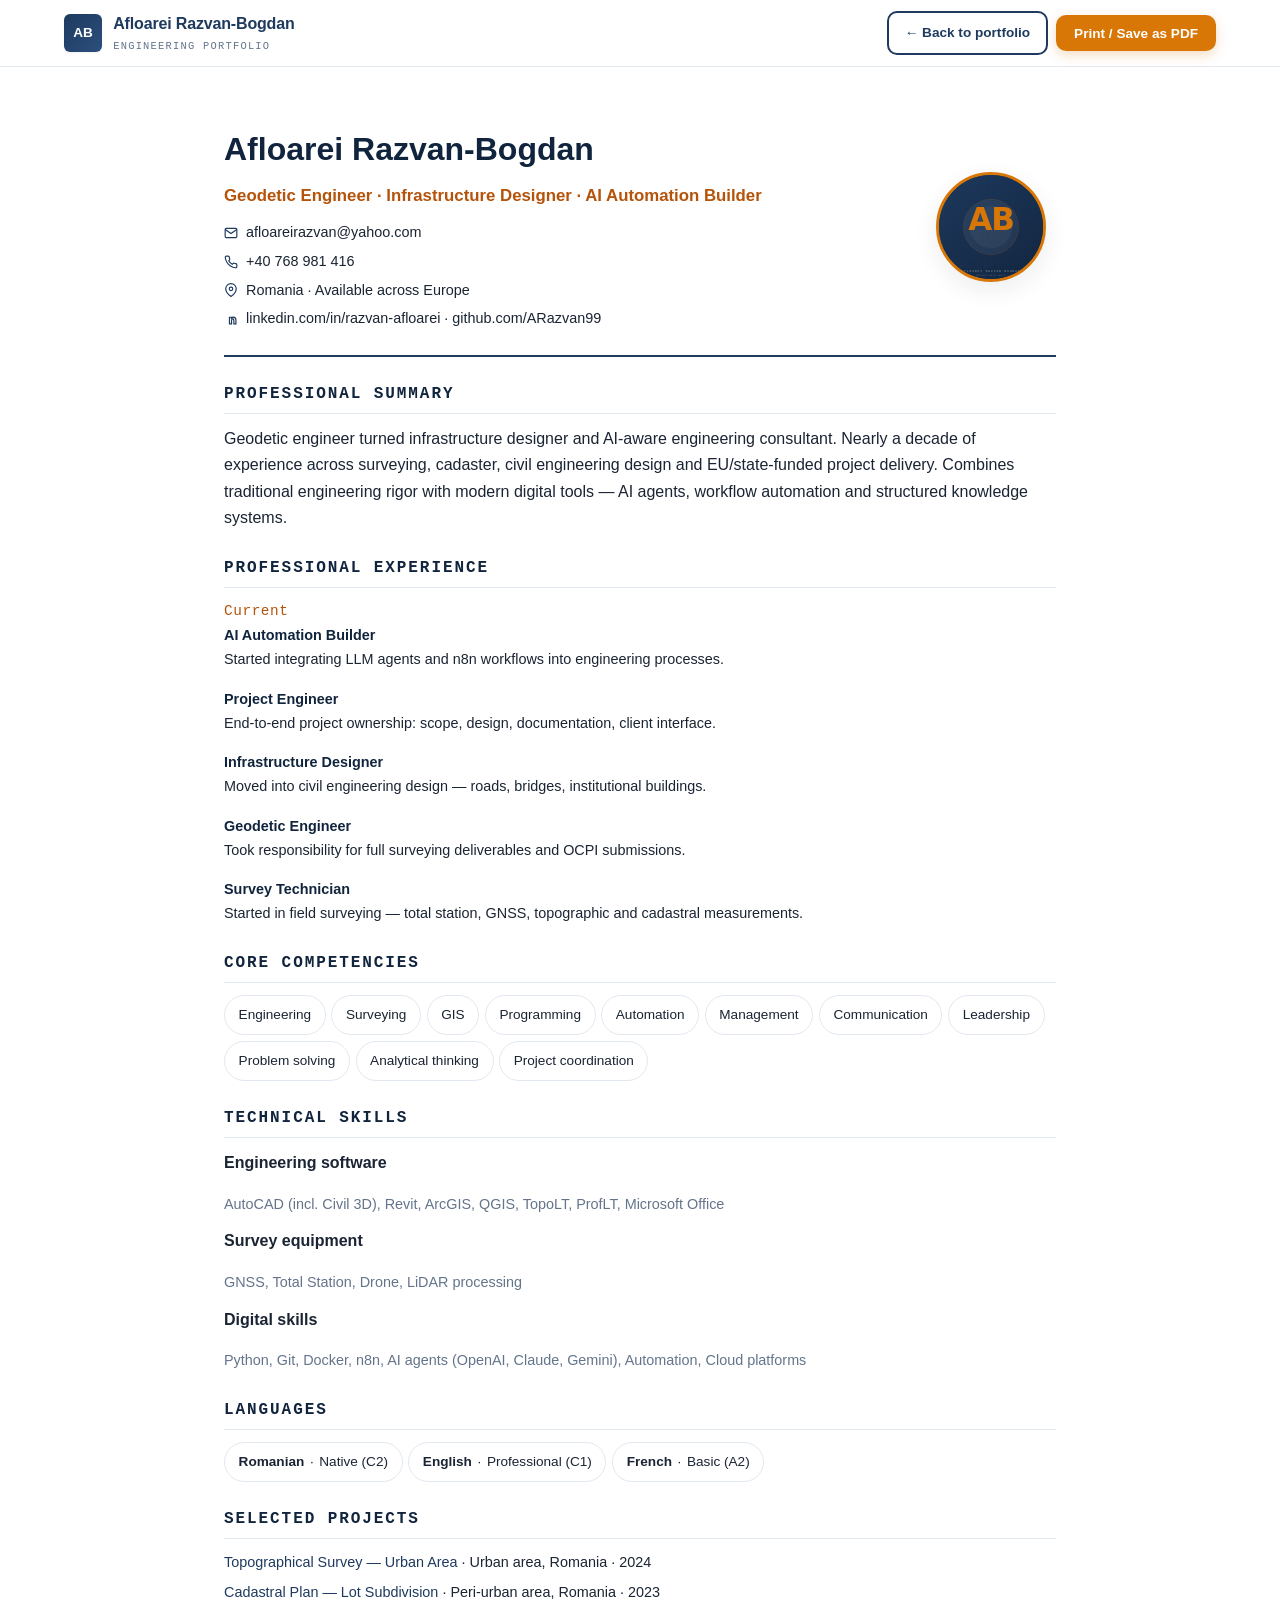
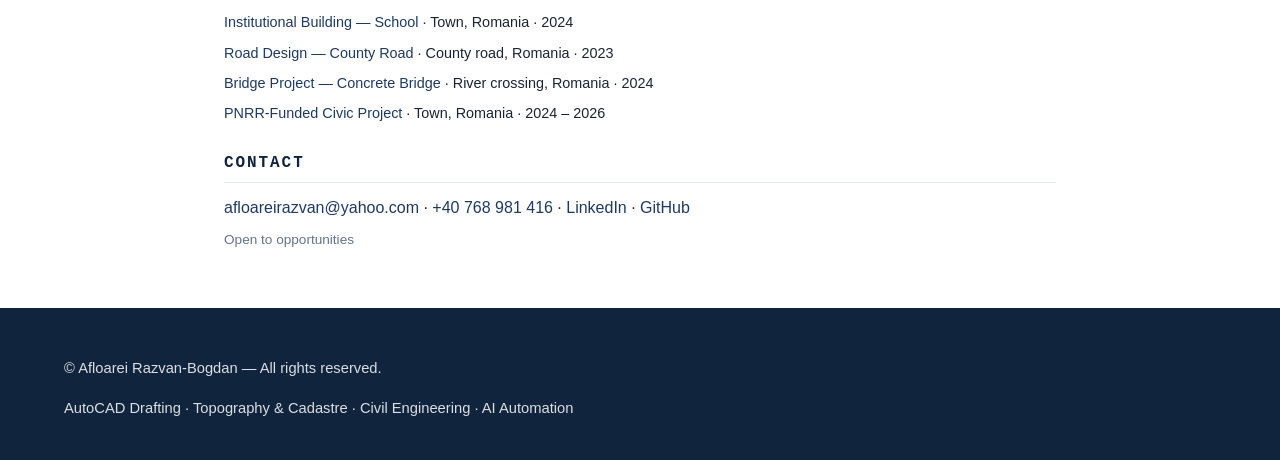
==== cv.html @ ee8c43f7 "Portfolio v2.0 - premium engineering: 4 languages (EN/RO/FR/DE), 17 sections, LinkedIn, phone, PNRR " ====
<!doctype html>
<html lang="en">
<head>
<meta charset="utf-8">
<meta name="viewport" content="width=device-width, initial-scale=1">
<meta name="theme-color" content="#1e3a5f">
<meta name="author" content="Afloarei Razvan-Bogdan">
<title>Afloarei Razvan-Bogdan — Curriculum Vitae</title>
<meta name="description" content="CV — Afloarei Razvan-Bogdan. Geodetic Engineer · Infrastructure Designer · AI Automation Builder. Romania · Available across Europe.">
<link rel="canonical" href="https://ARazvan99.github.io/cv.html">
<link rel="icon" type="image/svg+xml" href="data:image/svg+xml;utf8,<svg xmlns='http://www.w3.org/2000/svg' viewBox='0 0 64 64'><rect width='64' height='64' rx='12' fill='%231e3a5f'/><path d='M16 46V18l16 10 16-10v28' fill='none' stroke='%23d97706' stroke-width='4' stroke-linejoin='round'/></svg>">
<link rel="stylesheet" href="style.css">
<style>
  .cv-page { background: var(--c-surface); }
  .cv-header {
    display: grid;
    grid-template-columns: 1fr;
    gap: 1.5rem;
    padding: 2rem 0 1.5rem;
    border-bottom: 2px solid var(--c-primary);
    margin-bottom: 1.5rem;
  }
  @media (min-width: 768px) { .cv-header { grid-template-columns: 1fr 130px; align-items: center; } }
  .cv-name { font-size: clamp(1.6rem, 3vw, 2rem); margin: 0 0 .35rem; color: var(--c-primary-dark); }
  .cv-role { font-size: 1.05rem; color: var(--c-accent-dark); margin: 0 0 .75rem; font-weight: 600; }
  .cv-contact { list-style: none; margin: 0; padding: 0; display: grid; gap: .3rem; font-size: .9rem; color: var(--c-text); }
  .cv-contact li { display: flex; align-items: center; gap: .5rem; }
  .cv-contact svg { width: 14px; height: 14px; color: var(--c-primary); flex-shrink: 0; }
  .cv-photo { width: 110px; height: 110px; border-radius: 50%; overflow: hidden; background: var(--c-primary); box-shadow: var(--shadow-md); border: 3px solid var(--c-accent); justify-self: center; }
  .cv-photo img, .cv-photo svg { width: 100%; height: 100%; object-fit: cover; display: block; }
  .cv-section { margin-bottom: 1.5rem; page-break-inside: avoid; }
  .cv-section h2 {
    font-size: 1rem;
    color: var(--c-primary-dark);
    text-transform: uppercase;
    letter-spacing: .12em;
    border-bottom: 1px solid var(--c-border);
    padding-bottom: .35rem;
    margin: 0 0 .75rem;
    font-family: var(--font-mono);
  }
  .cv-summary p { margin: 0; }
  .cv-exp-item { margin-bottom: 1rem; }
  .cv-exp-item:last-child { margin-bottom: 0; }
  .cv-exp-role { font-weight: 700; color: var(--c-primary-dark); margin: 0; font-size: .98rem; }
  .cv-exp-period { font-family: var(--font-mono); font-size: .78rem; color: var(--c-accent-dark); margin: 0 0 .25rem; letter-spacing: .04em; }
  .cv-exp-item p { margin: 0; font-size: .9rem; }
  .cv-skills-list { list-style: none; margin: 0; padding: 0; display: flex; flex-wrap: wrap; gap: .35rem; }
  .cv-projects-list { list-style: none; margin: 0; padding: 0; }
  .cv-projects-list li { margin-bottom: .4rem; font-size: .9rem; }
  .cv-projects-list a { color: var(--c-primary); text-decoration: none; border-bottom: 1px solid transparent; }
  .cv-projects-list a:hover { border-bottom-color: var(--c-accent); }
  .cv-print-bar { display: flex; gap: .75rem; justify-content: flex-end; margin-bottom: 1rem; }
  @media print { .cv-print-bar, .site-header, .site-footer { display: none !important; } .cv-page { padding: 0 !important; } }
</style>
</head>
<body class="cv-page">

<header class="site-header no-print">
  <div class="container nav-wrap">
    <a href="index.html" class="brand" aria-label="Afloarei Razvan-Bogdan — home">
      <span class="brand-mark" aria-hidden="true">AB</span>
      <span>
        <span class="brand-name" data-i18n="brand">Afloarei Razvan-Bogdan</span>
        <span class="brand-tag">Engineering Portfolio</span>
      </span>
    </a>
    <div class="nav-actions">
      <a class="btn btn-outline btn-sm no-print" href="index.html" data-i18n="cv.back">← Back to portfolio</a>
      <button id="print-btn" class="btn btn-primary btn-sm no-print" onclick="window.print()" data-i18n="cv.print">Print / Save as PDF</button>
    </div>
  </div>
</header>

<main id="main" class="container" style="padding-top:1.5rem;padding-bottom:2rem;max-width:880px;">

  <header class="cv-header">
    <div>
      <h1 class="cv-name">Afloarei Razvan-Bogdan</h1>
      <p class="cv-role">Geodetic Engineer · Infrastructure Designer · AI Automation Builder</p>
      <ul class="cv-contact">
        <li><svg viewBox="0 0 24 24" fill="none" stroke="currentColor" stroke-width="2"><path d="M4 4h16c1.1 0 2 .9 2 2v12c0 1.1-.9 2-2 2H4c-1.1 0-2-.9-2-2V6c0-1.1.9-2 2-2z"/><polyline points="22,6 12,13 2,6"/></svg> afloareirazvan@yahoo.com</li>
        <li><svg viewBox="0 0 24 24" fill="none" stroke="currentColor" stroke-width="2"><path d="M22 16.92v3a2 2 0 0 1-2.18 2 19.79 19.79 0 0 1-8.63-3.07 19.5 19.5 0 0 1-6-6 19.79 19.79 0 0 1-3.07-8.67A2 2 0 0 1 4.11 2h3a2 2 0 0 1 2 1.72 12.84 12.84 0 0 0 .7 2.81 2 2 0 0 1-.45 2.11L8.09 9.91a16 16 0 0 0 6 6l1.27-1.27a2 2 0 0 1 2.11-.45 12.84 12.84 0 0 0 2.81.7A2 2 0 0 1 22 16.92z"/></svg> +40 768 981 416</li>
        <li><svg viewBox="0 0 24 24" fill="none" stroke="currentColor" stroke-width="2"><path d="M21 10c0 7-9 13-9 13s-9-6-9-13a9 9 0 0 1 18 0z"/><circle cx="12" cy="10" r="3"/></svg> <span data-i18n="cv.contact.location">Romania · Available across Europe</span></li>
        <li><svg viewBox="0 0 24 24" fill="none" stroke="currentColor" stroke-width="2"><path d="M20.45 20.45h-3.55v-5.57c0-1.33-.02-3.04-1.85-3.04-1.85 0-2.13 1.45-2.13 2.94v5.67H9.36V9h3.41v1.56h.05c.48-.9 1.64-1.85 3.37-1.85 3.6 0 4.27 2.37 4.27 5.46v6.28z"/></svg> linkedin.com/in/razvan-afloarei · github.com/ARazvan99</li>
      </ul>
    </div>
    <div class="cv-photo">
      <img src="images/photo-placeholder.svg" alt="Photo placeholder">
    </div>
  </header>

  <section class="cv-section cv-summary">
    <h2 data-i18n="cv.summary">Professional summary</h2>
    <p data-i18n="cv.summaryText">Geodetic engineer turned infrastructure designer and AI-aware engineering consultant. Nearly a decade of experience across surveying, cadaster, civil engineering design and EU/state-funded project delivery. Combines traditional engineering rigor with modern digital tools — AI agents, workflow automation and structured knowledge systems.</p>
  </section>

  <section class="cv-section">
    <h2 data-i18n="cv.experience">Professional experience</h2>
    <div class="cv-exp-item">
      <p class="cv-exp-period">Current</p>
      <p class="cv-exp-role" data-i18n="timeline.t5.role">AI Automation Builder</p>
      <p data-i18n="timeline.t5.desc">Started integrating LLM agents and n8n workflows into engineering processes.</p>
    </div>
    <div class="cv-exp-item">
      <p class="cv-exp-role" data-i18n="timeline.t4.role">Project Engineer</p>
      <p data-i18n="timeline.t4.desc">End-to-end project ownership: scope, design, documentation, client interface.</p>
    </div>
    <div class="cv-exp-item">
      <p class="cv-exp-role" data-i18n="timeline.t3.role">Infrastructure Designer</p>
      <p data-i18n="timeline.t3.desc">Moved into civil engineering design — roads, bridges, institutional buildings.</p>
    </div>
    <div class="cv-exp-item">
      <p class="cv-exp-role" data-i18n="timeline.t2.role">Geodetic Engineer</p>
      <p data-i18n="timeline.t2.desc">Took responsibility for full surveying deliverables and OCPI submissions.</p>
    </div>
    <div class="cv-exp-item">
      <p class="cv-exp-role" data-i18n="timeline.t1.role">Survey Technician</p>
      <p data-i18n="timeline.t1.desc">Started in field surveying — total station, GNSS, topographic and cadastral measurements.</p>
    </div>
  </section>

  <section class="cv-section">
    <h2 data-i18n="cv.competencies">Core competencies</h2>
    <ul class="cv-skills-list">
      <li class="chip" data-i18n="skills.eng">Engineering</li>
      <li class="chip" data-i18n="skills.sur">Surveying</li>
      <li class="chip" data-i18n="skills.gis">GIS</li>
      <li class="chip" data-i18n="skills.prog">Programming</li>
      <li class="chip" data-i18n="skills.auto">Automation</li>
      <li class="chip" data-i18n="skills.mgmt">Management</li>
      <li class="chip" data-i18n="skills.comm">Communication</li>
      <li class="chip" data-i18n="skills.lead">Leadership</li>
      <li class="chip" data-i18n="skills.ps">Problem solving</li>
      <li class="chip" data-i18n="skills.anal">Analytical thinking</li>
      <li class="chip" data-i18n="skills.coord">Project coordination</li>
    </ul>
  </section>

  <section class="cv-section">
    <h2 data-i18n="cv.skills">Technical skills</h2>
    <p><strong data-i18n="tech.g1">Engineering software</strong></p>
    <p style="font-size:.9rem;color:var(--c-text-muted);margin-bottom:.75rem;" data-i18n="cv.skills.eng">AutoCAD (incl. Civil 3D), Revit, ArcGIS, QGIS, TopoLT, ProfLT, Microsoft Office</p>
    <p><strong data-i18n="tech.g2">Survey equipment</strong></p>
    <p style="font-size:.9rem;color:var(--c-text-muted);margin-bottom:.75rem;" data-i18n="cv.skills.survey">GNSS, Total Station, Drone, LiDAR processing</p>
    <p><strong data-i18n="tech.g3">Digital skills</strong></p>
    <p style="font-size:.9rem;color:var(--c-text-muted);" data-i18n="cv.skills.digital">Python, Git, Docker, n8n, AI agents (OpenAI, Claude, Gemini), Automation, Cloud platforms</p>
  </section>

  <section class="cv-section">
    <h2 data-i18n="cv.languages">Languages</h2>
    <ul class="cv-skills-list">
      <li class="chip"><strong data-i18n="languages.ro.name">Romanian</strong> · <span data-i18n="languages.ro.level">Native (C2)</span></li>
      <li class="chip"><strong data-i18n="languages.en.name">English</strong> · <span data-i18n="languages.en.level">Professional (C1)</span></li>
      <li class="chip"><strong data-i18n="languages.fr.name">French</strong> · <span data-i18n="languages.fr.level">Basic (A2)</span></li>
    </ul>
  </section>

  <section class="cv-section">
    <h2 data-i18n="cv.projects">Selected projects</h2>
    <ul class="cv-projects-list">
      <li><a href="project-1.html" data-i18n="project1.title">Topographical Survey — Urban Area</a> · <span data-i18n="project1.location">Urban area, Romania</span> · <span data-i18n="project1.year">2024</span></li>
      <li><a href="project-2.html" data-i18n="project2.title">Cadastral Plan — Lot Subdivision</a> · <span data-i18n="project2.location">Peri-urban area, Romania</span> · <span data-i18n="project2.year">2023</span></li>
      <li><a href="project-3.html" data-i18n="project3.title">Institutional Building — School</a> · <span data-i18n="project3.location">Town, Romania</span> · <span data-i18n="project3.year">2024</span></li>
      <li><a href="project-4.html" data-i18n="project4.title">Road Design — County Road</a> · <span data-i18n="project4.location">County road, Romania</span> · <span data-i18n="project4.year">2023</span></li>
      <li><a href="project-5.html" data-i18n="project5.title">Bridge Project — Concrete Bridge</a> · <span data-i18n="project5.location">River crossing, Romania</span> · <span data-i18n="project5.year">2024</span></li>
      <li><a href="project-6.html" data-i18n="project6.title">PNRR-Funded Civic Project</a> · <span data-i18n="project6.location">Town, Romania</span> · <span data-i18n="project6.year">2024 – 2026</span></li>
    </ul>
  </section>

  <section class="cv-section">
    <h2 data-i18n="contact.eyebrow">Contact</h2>
    <p style="margin:0;">
      <a href="mailto:afloareirazvan@yahoo.com">afloareirazvan@yahoo.com</a> ·
      <a href="tel:+40768981416">+40 768 981 416</a> ·
      <a href="https://www.linkedin.com/in/razvan-afloarei/" target="_blank" rel="noopener">LinkedIn</a> ·
      <a href="https://github.com/ARazvan99" target="_blank" rel="noopener">GitHub</a>
    </p>
    <p style="font-size:.85rem;color:var(--c-text-muted);margin:.5rem 0 0;" data-i18n="cv.contact.availability">Open to opportunities</p>
  </section>

</main>

<footer class="site-footer no-print">
  <div class="container footer-wrap">
    <p data-i18n="footer.copy">© <span id="year"></span> Afloarei Razvan-Bogdan — All rights reserved.</p>
    <p class="footer-meta" data-i18n="footer.meta">AutoCAD Drafting · Topography &amp; Cadastre · Civil Engineering · AI Automation</p>
  </div>
</footer>

<script src="script.js"></script>
</body>
</html>
---- style.css ----
/* =========================================================
   Portfolio v2.0 — Premium Engineering
   Author: Afloarei Razvan-Bogdan
   Palette: slate-blue + warm amber + engineering neutrals
   Mobile-first, AA contrast, no external dependencies
   ========================================================= */

/* ---------- Design tokens ---------- */
:root {
  /* Brand */
  --c-primary:        #1e3a5f;
  --c-primary-dark:   #11243d;
  --c-primary-soft:   #e7eef5;
  --c-primary-line:   #2c4f7d;
  --c-accent:         #d97706;
  --c-accent-dark:    #b45309;
  --c-accent-soft:    #fef3c7;

  /* Neutrals */
  --c-bg:             #f6f8fb;
  --c-surface:        #ffffff;
  --c-surface-2:      #fbfcfe;
  --c-text:           #1a2433;
  --c-text-2:         #334155;
  --c-text-muted:     #64748b;
  --c-border:         #e2e8f0;
  --c-border-strong:  #cbd5e1;

  /* Status */
  --c-success:        #15803d;
  --c-success-soft:   #dcfce7;

  /* Shadows */
  --shadow-sm:  0 1px 2px rgba(15,23,42,.06);
  --shadow-md:  0 8px 24px rgba(15,23,42,.08);
  --shadow-lg:  0 20px 48px rgba(15,23,42,.12);
  --shadow-xl:  0 32px 80px rgba(15,23,42,.16);

  /* Radii */
  --r-sm:  6px;
  --r:     10px;
  --r-lg:  16px;
  --r-xl:  24px;
  --r-pill: 999px;

  /* Spacing (8-step) */
  --s-1: .25rem;  --s-2: .5rem;   --s-3: .75rem; --s-4: 1rem;
  --s-5: 1.5rem;  --s-6: 2rem;    --s-7: 3rem;   --s-8: 4rem;
  --s-9: 6rem;    --s-10: 8rem;

  /* Layout */
  --max: 1200px;
  --gutter: clamp(1rem, 2vw, 1.5rem);

  /* Typography */
  --font-sans: -apple-system, BlinkMacSystemFont, "Segoe UI", Roboto, "Helvetica Neue", Arial, "Noto Sans", sans-serif;
  --font-mono: ui-monospace, SFMono-Regular, "SF Mono", Consolas, "Liberation Mono", Menlo, monospace;
  --font-display: "Segoe UI", var(--font-sans);

  /* Motion */
  --ease: cubic-bezier(.4,0,.2,1);
  --t-fast: 150ms;
  --t:      240ms;
  --t-slow: 400ms;
}

/* ---------- Base ---------- */
*, *::before, *::after { box-sizing: border-box; }
html {
  scroll-behavior: smooth;
  -webkit-text-size-adjust: 100%;
  scroll-padding-top: 80px;
}
body {
  margin: 0;
  font-family: var(--font-sans);
  font-size: 16px;
  line-height: 1.65;
  color: var(--c-text);
  background: var(--c-bg);
  -webkit-font-smoothing: antialiased;
  text-rendering: optimizeLegibility;
  overflow-x: hidden;
}
@media (prefers-reduced-motion: reduce) {
  html { scroll-behavior: auto; }
  *, *::before, *::after {
    animation-duration: .01ms !important;
    animation-iteration-count: 1 !important;
    transition-duration: .01ms !important;
    scroll-behavior: auto !important;
  }
}

img, svg { max-width: 100%; display: block; }
a { color: var(--c-primary); text-decoration: none; }
a:hover { color: var(--c-primary-line); }

/* Typography scale (fluid, 7 steps) */
.t-display { font-size: clamp(2rem, 5vw, 3.25rem); line-height: 1.1;  letter-spacing: -.025em; font-weight: 800; }
.t-h1      { font-size: clamp(1.75rem, 3.5vw, 2.25rem); line-height: 1.2;  letter-spacing: -.02em;  font-weight: 700; }
.t-h2      { font-size: clamp(1.4rem, 2.5vw, 1.75rem); line-height: 1.25; letter-spacing: -.015em; font-weight: 700; }
.t-h3      { font-size: 1.15rem; line-height: 1.3; letter-spacing: -.01em; font-weight: 600; }
.t-lead    { font-size: clamp(1.05rem, 1.5vw, 1.2rem); color: var(--c-text-2); }
.t-small   { font-size: .9rem; color: var(--c-text-muted); }
.t-mono    { font-family: var(--font-mono); letter-spacing: .04em; }

h1, h2, h3, h4, h5, h6 { margin: 0 0 var(--s-4); color: var(--c-primary-dark); }
p  { margin: 0 0 var(--s-4); }
ul, ol { margin: 0 0 var(--s-4); padding-left: 1.2em; }

:focus-visible {
  outline: 3px solid var(--c-accent);
  outline-offset: 3px;
  border-radius: var(--r-sm);
}

/* ---------- Layout primitives ---------- */
.container {
  width: 100%;
  max-width: var(--max);
  margin: 0 auto;
  padding: 0 var(--gutter);
}
.container-narrow {
  width: 100%;
  max-width: 920px;
  margin: 0 auto;
  padding: 0 var(--gutter);
}

.skip {
  position: absolute;
  top: -100px;
  left: 1rem;
  background: var(--c-primary);
  color: #fff;
  padding: .55rem 1rem;
  border-radius: var(--r);
  z-index: 999;
  transition: top .2s;
}
.skip:focus { top: 1rem; color: #fff; }

.sr-only {
  position: absolute;
  width: 1px; height: 1px;
  padding: 0; margin: -1px;
  overflow: hidden; clip: rect(0,0,0,0);
  white-space: nowrap; border: 0;
}

.divider {
  display: block;
  width: 100%;
  height: 32px;
  margin: 0;
  background: transparent;
}

/* ---------- Header / Nav ---------- */
.site-header {
  position: sticky;
  top: 0;
  z-index: 100;
  background: rgba(255,255,255,.85);
  backdrop-filter: saturate(160%) blur(12px);
  -webkit-backdrop-filter: saturate(160%) blur(12px);
  border-bottom: 1px solid var(--c-border);
}
.nav-wrap {
  display: flex;
  align-items: center;
  justify-content: space-between;
  gap: 1rem;
  padding-top: .7rem;
  padding-bottom: .7rem;
}
.brand {
  display: inline-flex;
  align-items: center;
  gap: .7rem;
  text-decoration: none;
  color: var(--c-primary);
  font-weight: 700;
  letter-spacing: -.01em;
}
.brand-mark {
  display: inline-grid;
  place-items: center;
  width: 38px; height: 38px;
  background: linear-gradient(135deg, var(--c-primary) 0%, var(--c-primary-line) 100%);
  color: #fff;
  border-radius: var(--r-sm);
  font-size: .85rem;
  font-weight: 700;
  box-shadow: var(--shadow-sm);
}
.brand-name { white-space: nowrap; font-size: 1rem; }
.brand-tag {
  display: block;
  font-family: var(--font-mono);
  font-size: .65rem;
  font-weight: 500;
  color: var(--c-text-muted);
  letter-spacing: .12em;
  text-transform: uppercase;
}

.primary-nav { display: none; }
.primary-nav ul {
  display: flex;
  gap: 1.4rem;
  list-style: none;
  margin: 0; padding: 0;
}
.primary-nav a {
  position: relative;
  text-decoration: none;
  color: var(--c-text);
  font-weight: 500;
  font-size: .92rem;
  padding: .4rem 0;
  transition: color var(--t-fast) var(--ease);
}
.primary-nav a::after {
  content: "";
  position: absolute;
  left: 0; bottom: -2px;
  width: 100%; height: 2px;
  background: var(--c-accent);
  transform: scaleX(0);
  transform-origin: left;
  transition: transform var(--t) var(--ease);
}
.primary-nav a:hover { color: var(--c-primary); }
.primary-nav a:hover::after,
.primary-nav a.is-active::after { transform: scaleX(1); }

.nav-actions { display: flex; align-items: center; gap: .5rem; }

.social-icon {
  display: inline-grid;
  place-items: center;
  width: 36px; height: 36px;
  border-radius: var(--r-sm);
  color: var(--c-text-2);
  transition: color var(--t-fast) var(--ease), background-color var(--t-fast) var(--ease);
}
.social-icon:hover { color: var(--c-primary); background: var(--c-primary-soft); }
.social-icon svg { width: 18px; height: 18px; }
.social-icon.is-hidden-mobile { display: none; }

/* Language dropdown */
.lang-dropdown {
  position: relative;
}
.lang-toggle {
  display: inline-flex;
  align-items: center;
  gap: .45rem;
  background: transparent;
  border: 1px solid var(--c-border);
  color: var(--c-text);
  border-radius: var(--r-pill);
  padding: .35rem .75rem;
  font-size: .85rem;
  font-weight: 600;
  cursor: pointer;
  font-family: inherit;
  transition: border-color var(--t-fast) var(--ease), color var(--t-fast) var(--ease);
}
.lang-toggle:hover { border-color: var(--c-primary); color: var(--c-primary); }
.lang-flag {
  width: 22px; height: 14px;
  border-radius: 2px;
  overflow: hidden;
  display: inline-block;
  box-shadow: 0 0 0 1px rgba(0,0,0,.08);
  flex-shrink: 0;
}
.lang-flag svg { width: 100%; height: 100%; display: block; }
.lang-chevron {
  width: 10px; height: 10px;
  transition: transform var(--t-fast) var(--ease);
  color: var(--c-text-muted);
}
.lang-toggle[aria-expanded="true"] .lang-chevron { transform: rotate(180deg); }

.lang-menu {
  position: absolute;
  top: calc(100% + 6px);
  right: 0;
  min-width: 180px;
  background: var(--c-surface);
  border: 1px solid var(--c-border);
  border-radius: var(--r);
  box-shadow: var(--shadow-lg);
  list-style: none;
  margin: 0; padding: .35rem;
  opacity: 0;
  pointer-events: none;
  transform: translateY(-6px);
  transition: opacity var(--t-fast) var(--ease), transform var(--t-fast) var(--ease);
  z-index: 110;
}
.lang-menu.is-open {
  opacity: 1;
  pointer-events: auto;
  transform: translateY(0);
}
.lang-menu li {
  display: flex;
  align-items: center;
  gap: .65rem;
  padding: .55rem .65rem;
  border-radius: var(--r-sm);
  cursor: pointer;
  font-size: .9rem;
  color: var(--c-text);
  transition: background-color var(--t-fast) var(--ease);
}
.lang-menu li:hover,
.lang-menu li:focus-visible {
  background: var(--c-primary-soft);
  color: var(--c-primary);
}
.lang-menu li[aria-selected="true"] {
  background: var(--c-primary);
  color: #fff;
}
.lang-menu li[aria-selected="true"]:hover { background: var(--c-primary); }

.menu-toggle {
  background: transparent;
  border: 1px solid var(--c-border);
  border-radius: var(--r-sm);
  width: 40px; height: 40px;
  display: inline-grid;
  place-items: center;
  cursor: pointer;
  padding: 0;
}
.menu-toggle span {
  display: block; width: 20px; height: 2px;
  background: var(--c-text);
  margin: 3px 0;
  transition: transform var(--t) var(--ease), opacity var(--t) var(--ease);
}
.menu-toggle[aria-expanded="true"] span:nth-child(1) { transform: translateY(5px) rotate(45deg); }
.menu-toggle[aria-expanded="true"] span:nth-child(2) { opacity: 0; }
.menu-toggle[aria-expanded="true"] span:nth-child(3) { transform: translateY(-5px) rotate(-45deg); }

.primary-nav.is-open {
  display: block;
  position: absolute;
  top: 100%; left: 0; right: 0;
  background: #fff;
  border-bottom: 1px solid var(--c-border);
  box-shadow: var(--shadow-md);
}
.primary-nav.is-open ul {
  flex-direction: column;
  gap: 0;
  padding: .5rem var(--gutter) 1rem;
}
.primary-nav.is-open a {
  display: block;
  padding: .85rem 0;
  border-bottom: 1px solid var(--c-border);
}
.primary-nav.is-open a::after { display: none; }
.primary-nav.is-open a:last-child { border-bottom: none; }

@media (min-width: 900px) {
  .primary-nav { display: block; }
  .menu-toggle { display: none; }
  .social-icon.is-hidden-mobile { display: inline-grid; }
}

/* ---------- Buttons ---------- */
.btn {
  display: inline-flex;
  align-items: center;
  justify-content: center;
  gap: .5rem;
  padding: .85rem 1.4rem;
  border-radius: var(--r);
  text-decoration: none;
  font-weight: 600;
  font-size: .95rem;
  border: 2px solid transparent;
  cursor: pointer;
  font-family: inherit;
  transition: transform var(--t-fast) var(--ease),
              background-color var(--t-fast) var(--ease),
              color var(--t-fast) var(--ease),
              border-color var(--t-fast) var(--ease),
              box-shadow var(--t-fast) var(--ease);
  white-space: nowrap;
}
.btn:active { transform: translateY(1px); }
.btn svg { width: 18px; height: 18px; }

.btn-primary {
  background: var(--c-accent);
  color: #fff;
  border-color: var(--c-accent);
  box-shadow: 0 4px 12px rgba(217,119,6,.25);
}
.btn-primary:hover {
  background: var(--c-accent-dark);
  border-color: var(--c-accent-dark);
  color: #fff;
  transform: translateY(-1px);
  box-shadow: 0 6px 16px rgba(217,119,6,.35);
}

.btn-secondary {
  background: var(--c-primary);
  color: #fff;
  border-color: var(--c-primary);
}
.btn-secondary:hover {
  background: var(--c-primary-dark);
  border-color: var(--c-primary-dark);
  color: #fff;
  transform: translateY(-1px);
}

.btn-ghost {
  background: transparent;
  color: #fff;
  border-color: rgba(255,255,255,.4);
}
.btn-ghost:hover {
  background: rgba(255,255,255,.1);
  border-color: #fff;
  color: #fff;
}

.btn-outline {
  background: transparent;
  color: var(--c-primary);
  border-color: var(--c-primary);
}
.btn-outline:hover {
  background: var(--c-primary);
  color: #fff;
}

.btn-block { width: 100%; }
.btn-sm { padding: .55rem 1rem; font-size: .85rem; }
.btn-lg { padding: 1rem 1.7rem; font-size: 1rem; }

.section-alt .btn-ghost,
.surface .btn-ghost {
  color: var(--c-primary);
  border-color: var(--c-primary);
}
.section-alt .btn-ghost:hover,
.surface .btn-ghost:hover {
  background: var(--c-primary); color: #fff;
}

/* ---------- Sections base ---------- */
.section {
  padding: clamp(3.5rem, 7vw, 6rem) 0;
  position: relative;
}
.section-tight { padding: clamp(2.5rem, 5vw, 4rem) 0; }

.section-alt {
  background: var(--c-surface);
  border-top: 1px solid var(--c-border);
  border-bottom: 1px solid var(--c-border);
}

.section-blueprint {
  position: relative;
  background-color: var(--c-bg);
}
.section-blueprint::before {
  content: "";
  position: absolute; inset: 0;
  background-image:
    linear-gradient(rgba(30,58,95,.04) 1px, transparent 1px),
    linear-gradient(90deg, rgba(30,58,95,.04) 1px, transparent 1px);
  background-size: 32px 32px;
  pointer-events: none;
}

.section-head { max-width: 760px; margin: 0 auto var(--s-7); text-align: center; }
.section-head .eyebrow,
.eyebrow {
  font-family: var(--font-mono);
  text-transform: uppercase;
  letter-spacing: .14em;
  font-size: .72rem;
  color: var(--c-accent);
  margin: 0 0 var(--s-3);
  font-weight: 600;
  display: inline-block;
}
.section-head h2 { margin: 0 0 var(--s-4); }
.section-head .section-sub,
.section-sub {
  color: var(--c-text-muted);
  margin: 0;
  font-size: 1.02rem;
}

/* ---------- Hero ---------- */
.hero {
  position: relative;
  background:
    radial-gradient(900px 360px at 88% -10%, rgba(217,119,6,.18), transparent 60%),
    radial-gradient(700px 320px at -5% 110%, rgba(30,58,95,.4), transparent 60%),
    linear-gradient(180deg, var(--c-primary) 0%, var(--c-primary-dark) 100%);
  color: #fff;
  padding: clamp(3.5rem, 8vw, 6.5rem) 0 clamp(4rem, 8vw, 6.5rem);
  overflow: hidden;
}
.hero::after {
  content: "";
  position: absolute; inset: 0;
  background-image:
    linear-gradient(rgba(255,255,255,.04) 1px, transparent 1px),
    linear-gradient(90deg, rgba(255,255,255,.04) 1px, transparent 1px);
  background-size: 40px 40px;
  pointer-events: none;
}
.hero-inner {
  position: relative;
  display: grid;
  grid-template-columns: 1fr;
  gap: 2.5rem;
  align-items: center;
  max-width: var(--max);
}
@media (min-width: 880px) {
  .hero-inner { grid-template-columns: 1.5fr 1fr; gap: 3.5rem; }
}

.hero-availability {
  display: inline-flex;
  align-items: center;
  gap: .55rem;
  font-family: var(--font-mono);
  font-size: .75rem;
  letter-spacing: .12em;
  text-transform: uppercase;
  color: var(--c-accent);
  margin-bottom: 1.2rem;
}
.hero-availability .dot {
  width: 8px; height: 8px;
  background: #22c55e;
  border-radius: 50%;
  box-shadow: 0 0 0 4px rgba(34,197,94,.25);
  animation: pulse 2.4s var(--ease) infinite;
}
@keyframes pulse {
  0%, 100% { box-shadow: 0 0 0 4px rgba(34,197,94,.25); }
  50%      { box-shadow: 0 0 0 8px rgba(34,197,94,0); }
}

.hero h1 {
  font-size: clamp(2rem, 5vw, 3.5rem);
  line-height: 1.08;
  margin: 0 0 1.2rem;
  letter-spacing: -.025em;
  font-weight: 800;
  color: #fff;
}
.hero h1 .accent { color: var(--c-accent); }
.hero h1 .sep { color: rgba(255,255,255,.5); margin: 0 .25rem; font-weight: 300; }

.hero-lede {
  font-size: clamp(1.05rem, 1.6vw, 1.2rem);
  color: rgba(255,255,255,.88);
  max-width: 640px;
  margin: 0 0 1.8rem;
}

.hero-cta {
  display: flex;
  flex-wrap: wrap;
  gap: .6rem;
  margin-bottom: 1.8rem;
}

.hero-trust {
  display: flex;
  flex-wrap: wrap;
  gap: 1.1rem 1.6rem;
  margin-top: 1.5rem;
  padding-top: 1.5rem;
  border-top: 1px solid rgba(255,255,255,.12);
  color: rgba(255,255,255,.78);
  font-size: .88rem;
}
.hero-trust-item {
  display: inline-flex;
  align-items: center;
  gap: .5rem;
}
.hero-trust-item svg {
  width: 16px; height: 16px;
  color: var(--c-accent);
  flex-shrink: 0;
}

/* Hero photo */
.hero-photo {
  position: relative;
  margin: 0 auto;
  width: min(280px, 80vw);
  aspect-ratio: 1 / 1;
  border-radius: 50%;
  background: linear-gradient(135deg, var(--c-accent) 0%, var(--c-primary-line) 100%);
  padding: 4px;
  box-shadow: var(--shadow-xl), 0 0 0 8px rgba(255,255,255,.04);
}
.hero-photo-inner {
  width: 100%; height: 100%;
  border-radius: 50%;
  background: var(--c-primary-dark);
  display: grid;
  place-items: center;
  overflow: hidden;
  position: relative;
}
.hero-photo-inner svg { width: 60%; height: 60%; }
.hero-photo-badge {
  position: absolute;
  bottom: 4%; right: 4%;
  background: var(--c-accent);
  color: #fff;
  font-family: var(--font-mono);
  font-size: .7rem;
  font-weight: 700;
  padding: .35rem .65rem;
  border-radius: var(--r-pill);
  box-shadow: var(--shadow-md);
  border: 3px solid var(--c-primary-dark);
}

/* ---------- Stats bar ---------- */
.stats-bar {
  background: var(--c-surface);
  border-bottom: 1px solid var(--c-border);
  padding: clamp(2rem, 4vw, 3rem) 0;
}
.stats-grid {
  display: grid;
  grid-template-columns: repeat(2, 1fr);
  gap: 1.5rem;
}
@media (min-width: 768px) { .stats-grid { grid-template-columns: repeat(4, 1fr); } }
.stat {
  text-align: center;
  padding: 1rem;
  border-left: 2px solid transparent;
}
@media (min-width: 768px) {
  .stat { border-left: 1px solid var(--c-border); }
  .stat:first-child { border-left: none; }
}
.stat-number {
  display: block;
  font-size: clamp(2rem, 4vw, 2.75rem);
  font-weight: 800;
  color: var(--c-primary-dark);
  letter-spacing: -.025em;
  line-height: 1;
  margin-bottom: .5rem;
}
.stat-number .suffix {
  color: var(--c-accent);
  font-size: .7em;
}
.stat-label {
  font-family: var(--font-mono);
  font-size: .72rem;
  letter-spacing: .12em;
  text-transform: uppercase;
  color: var(--c-text-muted);
}

/* ---------- Why me ---------- */
.whyme-grid {
  display: grid;
  grid-template-columns: 1fr;
  gap: 1rem;
  list-style: none;
  margin: 0; padding: 0;
}
@media (min-width: 560px) { .whyme-grid { grid-template-columns: repeat(2, 1fr); } }
@media (min-width: 900px) { .whyme-grid { grid-template-columns: repeat(4, 1fr); } }

.whyme-card {
  background: var(--c-surface);
  border: 1px solid var(--c-border);
  border-radius: var(--r-lg);
  padding: 1.4rem;
  transition: transform var(--t) var(--ease), box-shadow var(--t) var(--ease), border-color var(--t) var(--ease);
}
.whyme-card:hover {
  transform: translateY(-3px);
  box-shadow: var(--shadow-md);
  border-color: var(--c-primary);
}
.whyme-card-icon {
  width: 44px; height: 44px;
  display: inline-grid;
  place-items: center;
  background: var(--c-primary-soft);
  color: var(--c-primary);
  border-radius: var(--r);
  margin-bottom: 1rem;
}
.whyme-card-icon svg { width: 22px; height: 22px; }
.whyme-card h3 {
  font-size: 1rem;
  margin: 0 0 .5rem;
  color: var(--c-primary-dark);
}
.whyme-card p {
  margin: 0;
  font-size: .9rem;
  color: var(--c-text-muted);
  line-height: 1.55;
}

/* ---------- Cards (services, etc.) ---------- */
.cards {
  list-style: none;
  margin: 0; padding: 0;
  display: grid;
  grid-template-columns: 1fr;
  gap: 1rem;
}
@media (min-width: 640px) { .cards { grid-template-columns: repeat(2, 1fr); } }
@media (min-width: 1024px) { .cards { grid-template-columns: repeat(3, 1fr); } }

.card {
  background: var(--c-surface);
  border: 1px solid var(--c-border);
  border-radius: var(--r-lg);
  padding: 1.6rem;
  transition: transform var(--t) var(--ease), box-shadow var(--t) var(--ease), border-color var(--t) var(--ease);
  height: 100%;
}
.card:hover {
  transform: translateY(-3px);
  box-shadow: var(--shadow-md);
  border-color: var(--c-primary);
}
.card-icon {
  width: 48px; height: 48px;
  display: inline-grid;
  place-items: center;
  background: var(--c-primary-soft);
  color: var(--c-primary);
  border-radius: var(--r);
  margin-bottom: 1rem;
}
.card-icon svg { width: 24px; height: 24px; }
.card h3 {
  font-size: 1.05rem;
  margin: 0 0 .5rem;
  color: var(--c-primary-dark);
}
.card p {
  margin: 0;
  color: var(--c-text-muted);
  font-size: .92rem;
  line-height: 1.6;
}

/* Service groups (services v2) */
.service-group {
  margin-bottom: 2.5rem;
}
.service-group:last-child { margin-bottom: 0; }
.service-group-head {
  display: flex;
  align-items: center;
  gap: 1rem;
  margin-bottom: 1.2rem;
}
.service-group-icon {
  width: 40px; height: 40px;
  display: inline-grid;
  place-items: center;
  background: var(--c-primary);
  color: #fff;
  border-radius: var(--r);
}
.service-group-icon svg { width: 22px; height: 22px; }
.service-group-head h3 {
  margin: 0;
  font-size: 1.2rem;
  color: var(--c-primary-dark);
}
.service-group-head p {
  margin: 0;
  font-size: .88rem;
  color: var(--c-text-muted);
}
@media (min-width: 768px) {
  .service-group-head {
    display: grid;
    grid-template-columns: 56px 1fr;
    grid-template-rows: auto auto;
    column-gap: 1rem;
  }
  .service-group-icon { grid-row: 1 / 3; }
}

/* Chips */
.chips {
  list-style: none;
  margin: 0; padding: 0;
  display: flex;
  flex-wrap: wrap;
  gap: .5rem;
}
.chip {
  display: inline-flex;
  align-items: center;
  gap: .35rem;
  padding: .5rem .85rem;
  background: var(--c-surface);
  border: 1px solid var(--c-border);
  border-radius: var(--r-pill);
  font-size: .85rem;
  color: var(--c-text);
  transition: all var(--t-fast) var(--ease);
}
.chip:hover {
  border-color: var(--c-primary);
  color: var(--c-primary);
  background: var(--c-primary-soft);
}
.chip-accent {
  background: var(--c-accent-soft);
  border-color: var(--c-accent);
  color: var(--c-accent-dark);
}
.chip svg { width: 14px; height: 14px; }

.chip-group {
  margin-bottom: 1.5rem;
}
.chip-group:last-child { margin-bottom: 0; }
.chip-group-label {
  font-family: var(--font-mono);
  font-size: .7rem;
  letter-spacing: .12em;
  text-transform: uppercase;
  color: var(--c-text-muted);
  margin-bottom: .75rem;
}

/* Skill / competency cards */
.competency-grid {
  display: grid;
  grid-template-columns: 1fr;
  gap: 1rem;
}
@media (min-width: 640px) { .competency-grid { grid-template-columns: repeat(2, 1fr); } }
@media (min-width: 1024px) { .competency-grid { grid-template-columns: repeat(3, 1fr); } }

.competency {
  background: var(--c-surface);
  border: 1px solid var(--c-border);
  border-radius: var(--r-lg);
  padding: 1.4rem;
  position: relative;
  overflow: hidden;
  transition: border-color var(--t) var(--ease), box-shadow var(--t) var(--ease);
}
.competency::before {
  content: "";
  position: absolute;
  top: 0; left: 0;
  width: 100%; height: 3px;
  background: linear-gradient(90deg, var(--c-primary), var(--c-accent));
  transform: scaleX(0);
  transform-origin: left;
  transition: transform var(--t) var(--ease);
}
.competency:hover { border-color: var(--c-primary); box-shadow: var(--shadow-sm); }
.competency:hover::before { transform: scaleX(1); }
.competency h3 {
  display: flex;
  align-items: center;
  gap: .55rem;
  margin: 0 0 .6rem;
  font-size: 1rem;
  color: var(--c-primary-dark);
}
.competency h3 svg { width: 18px; height: 18px; color: var(--c-accent); }
.competency p {
  margin: 0;
  font-size: .9rem;
  color: var(--c-text-muted);
  line-height: 1.55;
}

/* Timeline */
.timeline {
  position: relative;
  margin: 2rem auto 0;
  max-width: 880px;
  padding-left: 0;
  list-style: none;
}
.timeline::before {
  content: "";
  position: absolute;
  left: 24px;
  top: 0;
  bottom: 0;
  width: 2px;
  background: linear-gradient(180deg, var(--c-primary) 0%, var(--c-accent) 100%);
}
.timeline-item {
  position: relative;
  padding-left: 64px;
  margin-bottom: 2rem;
}
.timeline-item:last-child { margin-bottom: 0; }
.timeline-marker {
  position: absolute;
  left: 12px;
  top: 0;
  width: 26px; height: 26px;
  background: var(--c-surface);
  border: 3px solid var(--c-primary);
  border-radius: 50%;
  box-shadow: var(--shadow-sm);
  display: grid;
  place-items: center;
}
.timeline-marker::after {
  content: "";
  width: 8px; height: 8px;
  background: var(--c-accent);
  border-radius: 50%;
}
.timeline-item.is-current .timeline-marker {
  border-color: var(--c-accent);
  background: var(--c-accent);
}
.timeline-item.is-current .timeline-marker::after { background: #fff; }
.timeline-card {
  background: var(--c-surface);
  border: 1px solid var(--c-border);
  border-radius: var(--r-lg);
  padding: 1.4rem;
}
.timeline-card h3 {
  margin: 0 0 .25rem;
  font-size: 1.1rem;
  color: var(--c-primary-dark);
}
.timeline-meta {
  font-family: var(--font-mono);
  font-size: .72rem;
  letter-spacing: .1em;
  text-transform: uppercase;
  color: var(--c-accent);
  margin: 0 0 .75rem;
}
.timeline-card p { margin: 0; color: var(--c-text-muted); }

/* Languages */
.lang-grid {
  display: grid;
  grid-template-columns: 1fr;
  gap: 1rem;
}
@media (min-width: 768px) { .lang-grid { grid-template-columns: repeat(3, 1fr); } }
.lang-card {
  background: var(--c-surface);
  border: 1px solid var(--c-border);
  border-radius: var(--r-lg);
  padding: 1.6rem;
  text-align: center;
}
.lang-card .flag {
  width: 56px; height: 36px;
  margin: 0 auto 1rem;
  border-radius: 4px;
  overflow: hidden;
  box-shadow: 0 0 0 1px rgba(0,0,0,.08);
}
.lang-card .flag svg { width: 100%; height: 100%; display: block; }
.lang-card h3 {
  margin: 0 0 .25rem;
  font-size: 1.1rem;
  color: var(--c-primary-dark);
}
.lang-card .level {
  display: inline-block;
  margin-top: .35rem;
  font-family: var(--font-mono);
  font-size: .72rem;
  letter-spacing: .1em;
  text-transform: uppercase;
  color: var(--c-accent);
  background: var(--c-accent-soft);
  padding: .25rem .65rem;
  border-radius: var(--r-pill);
}
.lang-bar {
  display: flex;
  gap: 4px;
  justify-content: center;
  margin-top: 1rem;
}
.lang-bar span {
  width: 18px; height: 6px;
  background: var(--c-border);
  border-radius: 2px;
}
.lang-bar span.on { background: var(--c-primary); }

/* Availability */
.avail-grid {
  display: grid;
  grid-template-columns: 1fr;
  gap: .75rem;
}
@media (min-width: 560px) { .avail-grid { grid-template-columns: repeat(2, 1fr); } }
@media (min-width: 900px) { .avail-grid { grid-template-columns: repeat(4, 1fr); } }
.avail-item {
  display: flex;
  align-items: center;
  gap: .75rem;
  background: var(--c-surface);
  border: 1px solid var(--c-border);
  border-radius: var(--r);
  padding: 1rem 1.2rem;
  font-weight: 500;
  color: var(--c-text);
  transition: border-color var(--t-fast) var(--ease), background-color var(--t-fast) var(--ease);
}
.avail-item:hover { border-color: var(--c-primary); background: var(--c-primary-soft); }
.avail-item svg {
  width: 18px; height: 18px;
  color: var(--c-primary);
  flex-shrink: 0;
}

/* Certifications */
.cert-card {
  background: var(--c-surface);
  border: 1px dashed var(--c-border-strong);
  border-radius: var(--r-lg);
  padding: 2rem;
  text-align: center;
  color: var(--c-text-muted);
}
.cert-card svg {
  width: 32px; height: 32px;
  color: var(--c-text-muted);
  margin-bottom: .75rem;
}

/* Two-column body */
.two-col {
  display: grid;
  grid-template-columns: 1fr;
  gap: 2rem;
}
@media (min-width: 880px) { .two-col { grid-template-columns: 1fr 1.5fr; gap: 3.5rem; align-items: start; } }
.col-left { position: sticky; top: 100px; }
.col-right p { margin: 0 0 1rem; }
.col-right p:last-child { margin-bottom: 0; }

/* ---------- Portfolio gallery ---------- */
.gallery {
  list-style: none;
  margin: 0; padding: 0;
  display: grid;
  grid-template-columns: 1fr;
  gap: 1.4rem;
}
@media (min-width: 640px) { .gallery { grid-template-columns: repeat(2, 1fr); } }
@media (min-width: 1024px) { .gallery { grid-template-columns: repeat(3, 1fr); } }

.gallery-item a {
  display: block;
  text-decoration: none;
  color: inherit;
  background: var(--c-surface);
  border: 1px solid var(--c-border);
  border-radius: var(--r-lg);
  overflow: hidden;
  transition: transform var(--t) var(--ease), box-shadow var(--t) var(--ease), border-color var(--t) var(--ease);
}
.gallery-item a:hover {
  transform: translateY(-3px);
  box-shadow: var(--shadow-md);
  border-color: var(--c-primary);
}
.gallery-item figure { margin: 0; }
.gallery-item img {
  width: 100%;
  height: auto;
  aspect-ratio: 4 / 3;
  object-fit: cover;
  background: var(--c-primary-soft);
  transition: transform var(--t-slow) var(--ease);
}
.gallery-item a:hover img { transform: scale(1.03); }
.gallery-item figcaption {
  padding: 1rem 1.1rem;
  border-top: 1px solid var(--c-border);
  background: var(--c-surface);
}
.gallery-item .tag {
  font-family: var(--font-mono);
  text-transform: uppercase;
  font-size: .68rem;
  letter-spacing: .1em;
  background: var(--c-primary-soft);
  color: var(--c-primary);
  padding: .25rem .55rem;
  border-radius: var(--r-pill);
}
.gallery-item .caption {
  display: block;
  margin-top: .5rem;
  font-size: 1rem;
  font-weight: 600;
  color: var(--c-text);
}
.gallery-item .stack {
  display: flex;
  flex-wrap: wrap;
  gap: .35rem;
  margin-top: .65rem;
}
.gallery-item .stack .chip {
  padding: .25rem .55rem;
  font-size: .7rem;
}

/* ---------- Contact (premium) ---------- */
.contact-inner { display: grid; grid-template-columns: 1fr; gap: 2.5rem; }
@media (min-width: 880px) { .contact-inner { grid-template-columns: 1fr 1.1fr; gap: 3.5rem; } }

.contact-card {
  background: var(--c-surface);
  border: 1px solid var(--c-border);
  border-radius: var(--r-xl);
  padding: 1.8rem;
  box-shadow: var(--shadow-sm);
}
.contact-block {
  padding-bottom: 1.3rem;
  margin-bottom: 1.3rem;
  border-bottom: 1px solid var(--c-border);
}
.contact-block:last-of-type { padding-bottom: 0; margin-bottom: 1.3rem; border-bottom: none; }
.contact-block:last-child { margin-bottom: 0; }
.contact-label {
  font-family: var(--font-mono);
  text-transform: uppercase;
  font-size: .72rem;
  letter-spacing: .14em;
  color: var(--c-text-muted);
  margin: 0 0 .35rem;
}
.contact-email {
  font-size: 1.1rem;
  margin: 0 0 1rem;
  word-break: break-all;
}
.contact-email a {
  color: var(--c-primary);
  border-bottom: 2px solid var(--c-accent);
  padding-bottom: 1px;
}
.contact-email a:hover { color: var(--c-accent-dark); }
.contact-note { margin: 1rem 0 0; color: var(--c-text-muted); font-size: .9rem; }

.contact-row {
  display: flex;
  align-items: center;
  justify-content: space-between;
  gap: 1rem;
  padding: .8rem 0;
  border-bottom: 1px solid var(--c-border);
}
.contact-row:last-child { border-bottom: none; }
.contact-row-label {
  font-family: var(--font-mono);
  font-size: .72rem;
  letter-spacing: .12em;
  text-transform: uppercase;
  color: var(--c-text-muted);
  flex-shrink: 0;
}
.contact-row-value {
  font-weight: 600;
  color: var(--c-primary-dark);
  text-align: right;
}
.contact-row-value a {
  color: inherit;
  text-decoration: none;
  border-bottom: 2px solid transparent;
  transition: border-color var(--t-fast) var(--ease);
}
.contact-row-value a:hover { border-bottom-color: var(--c-accent); color: var(--c-primary); }

.contact-actions {
  display: flex;
  flex-wrap: wrap;
  gap: .65rem;
  margin-top: 1rem;
}

/* ---------- Footer ---------- */
.site-footer {
  background: var(--c-primary-dark);
  color: rgba(255,255,255,.85);
  padding: 3rem 0 1.5rem;
  font-size: .92rem;
}
.footer-grid {
  display: grid;
  grid-template-columns: 1fr;
  gap: 2rem;
  margin-bottom: 2rem;
}
@media (min-width: 768px) {
  .footer-grid {
    grid-template-columns: 2fr 1fr 1fr 1fr;
    gap: 2.5rem;
  }
}
.footer-brand h3 {
  color: #fff;
  font-size: 1.1rem;
  margin: 0 0 .25rem;
}
.footer-motto {
  font-family: var(--font-mono);
  font-size: .82rem;
  color: rgba(255,255,255,.55);
  letter-spacing: .04em;
  margin-bottom: 1rem;
  font-style: italic;
}
.footer-col h4 {
  color: #fff;
  font-size: .85rem;
  text-transform: uppercase;
  letter-spacing: .12em;
  margin: 0 0 .85rem;
  font-family: var(--font-mono);
}
.footer-col ul {
  list-style: none;
  margin: 0; padding: 0;
  display: flex;
  flex-direction: column;
  gap: .5rem;
}
.footer-col a {
  color: rgba(255,255,255,.7);
  text-decoration: none;
  transition: color var(--t-fast) var(--ease);
}
.footer-col a:hover { color: var(--c-accent); }
.footer-social {
  display: flex;
  gap: .5rem;
  margin-top: .5rem;
}
.footer-social a {
  display: inline-grid;
  place-items: center;
  width: 36px; height: 36px;
  border: 1px solid rgba(255,255,255,.15);
  border-radius: var(--r-sm);
  color: rgba(255,255,255,.85);
  transition: all var(--t-fast) var(--ease);
}
.footer-social a:hover {
  background: var(--c-accent);
  border-color: var(--c-accent);
  color: #fff;
}
.footer-social svg { width: 16px; height: 16px; }
.footer-bottom {
  display: flex;
  flex-wrap: wrap;
  align-items: center;
  justify-content: space-between;
  gap: .75rem;
  padding-top: 1.5rem;
  border-top: 1px solid rgba(255,255,255,.1);
  color: rgba(255,255,255,.55);
  font-size: .82rem;
}

/* ---------- Project pages (premium) ---------- */
.back-link {
  display: inline-flex;
  align-items: center;
  gap: .35rem;
  font-family: var(--font-mono);
  font-size: .85rem;
  color: var(--c-text-muted);
  text-decoration: none;
  padding: .4rem 0;
  margin-bottom: 1.5rem;
  border-bottom: 1px solid transparent;
  transition: color var(--t-fast) var(--ease), border-color var(--t-fast) var(--ease);
}
.back-link:hover { color: var(--c-primary); border-bottom-color: var(--c-accent); }

.project-header {
  margin-bottom: 2rem;
  padding-bottom: 1.5rem;
  border-bottom: 1px solid var(--c-border);
}
.project-header .eyebrow { color: var(--c-accent); margin-bottom: .75rem; }
.project-header h1 {
  font-size: clamp(1.75rem, 4vw, 2.6rem);
  margin: 0 0 1rem;
  color: var(--c-primary-dark);
  letter-spacing: -.02em;
  line-height: 1.15;
}
.project-meta {
  display: flex;
  flex-wrap: wrap;
  gap: .8rem 1.4rem;
  margin: 0;
  color: var(--c-text-muted);
  font-size: .92rem;
}
.project-meta-item {
  display: inline-flex;
  align-items: center;
  gap: .4rem;
}
.project-meta-item strong { color: var(--c-text); font-weight: 600; }

.project-hero {
  margin: 0 0 2.5rem;
  background: var(--c-surface);
  border: 1px solid var(--c-border);
  border-radius: var(--r-xl);
  overflow: hidden;
  box-shadow: var(--shadow-md);
}
.project-hero a { display: block; }
.project-hero img {
  width: 100%;
  height: auto;
  aspect-ratio: 16 / 10;
  object-fit: cover;
  background: var(--c-primary-soft);
  display: block;
}
.project-hero figcaption {
  padding: .85rem 1.2rem;
  font-family: var(--font-mono);
  font-size: .78rem;
  color: var(--c-text-muted);
  border-top: 1px solid var(--c-border);
  background: var(--c-surface);
  display: flex;
  justify-content: space-between;
  align-items: center;
  flex-wrap: wrap;
  gap: .5rem;
}

.project-section {
  margin-bottom: 2.5rem;
}
.project-section h2 {
  font-size: 1.3rem;
  margin: 0 0 1rem;
  color: var(--c-primary-dark);
  letter-spacing: -.01em;
  display: flex;
  align-items: center;
  gap: .55rem;
}
.project-section h2::before {
  content: "";
  width: 4px; height: 22px;
  background: var(--c-accent);
  border-radius: 2px;
}
.project-section p { color: var(--c-text); margin: 0 0 .75rem; }
.project-section p:last-child { margin-bottom: 0; }

.project-problem-solution {
  display: grid;
  grid-template-columns: 1fr;
  gap: 1rem;
}
@media (min-width: 768px) { .project-problem-solution { grid-template-columns: 1fr 1fr; gap: 1.5rem; } }
.problem-card, .solution-card {
  background: var(--c-surface);
  border: 1px solid var(--c-border);
  border-radius: var(--r-lg);
  padding: 1.5rem;
}
.problem-card h3, .solution-card h3 {
  display: flex;
  align-items: center;
  gap: .5rem;
  margin: 0 0 .75rem;
  font-size: 1rem;
}
.problem-card h3 { color: var(--c-accent-dark); }
.solution-card h3 { color: var(--c-success); }

.project-specs {
  background: var(--c-surface);
  border: 1px solid var(--c-border);
  border-radius: var(--r-lg);
  padding: 1.5rem;
}
.project-specs dl { margin: 0; }
.project-specs .spec-row {
  display: grid;
  grid-template-columns: 1fr 1.5fr;
  gap: .75rem;
  padding: .55rem 0;
  border-bottom: 1px solid var(--c-border);
}
.project-specs .spec-row:last-child { border-bottom: none; }
.project-specs dt {
  font-family: var(--font-mono);
  font-size: .72rem;
  letter-spacing: .1em;
  text-transform: uppercase;
  color: var(--c-text-muted);
  align-self: center;
}
.project-specs dd {
  margin: 0;
  color: var(--c-text);
  font-weight: 500;
  align-self: center;
}

.project-timeline {
  background: var(--c-surface);
  border: 1px solid var(--c-border);
  border-radius: var(--r-lg);
  padding: 1.5rem;
}
.timeline-bar {
  display: flex;
  align-items: center;
  justify-content: space-between;
  position: relative;
  margin: 1.5rem 0 .5rem;
}
.timeline-bar::before {
  content: "";
  position: absolute;
  left: 0; right: 0; top: 50%;
  height: 4px;
  background: var(--c-border);
  border-radius: 2px;
}
.timeline-bar-progress {
  position: absolute;
  left: 0; top: 50%;
  height: 4px;
  background: linear-gradient(90deg, var(--c-primary), var(--c-accent));
  border-radius: 2px;
}
.timeline-milestone {
  position: relative;
  z-index: 1;
  width: 14px; height: 14px;
  background: var(--c-primary);
  border-radius: 50%;
  border: 3px solid var(--c-surface);
  box-shadow: 0 0 0 2px var(--c-primary);
}
.timeline-milestone.is-current {
  background: var(--c-accent);
  box-shadow: 0 0 0 2px var(--c-accent);
  width: 18px; height: 18px;
}
.timeline-milestone.is-future { background: var(--c-border-strong); box-shadow: 0 0 0 2px var(--c-border-strong); }
.timeline-labels {
  display: flex;
  justify-content: space-between;
  font-family: var(--font-mono);
  font-size: .72rem;
  letter-spacing: .08em;
  text-transform: uppercase;
  color: var(--c-text-muted);
}

.deliverables-list {
  list-style: none;
  margin: 0; padding: 0;
  display: grid;
  grid-template-columns: 1fr;
  gap: .35rem;
}
@media (min-width: 560px) { .deliverables-list { grid-template-columns: repeat(2, 1fr); } }
.deliverables-list li {
  display: flex;
  align-items: flex-start;
  gap: .55rem;
  padding: .35rem 0;
  color: var(--c-text);
  font-size: .92rem;
}
.deliverables-list li::before {
  content: "";
  flex-shrink: 0;
  width: 18px; height: 18px;
  background: var(--c-primary-soft) url("data:image/svg+xml;utf8,<svg xmlns='http://www.w3.org/2000/svg' viewBox='0 0 24 24' fill='none' stroke='%231e3a5f' stroke-width='3' stroke-linecap='round' stroke-linejoin='round'><polyline points='5 12 10 17 19 8'/></svg>") no-repeat center / 12px;
  border-radius: 4px;
  margin-top: 2px;
}

.lessons-card {
  background: linear-gradient(135deg, var(--c-primary-soft) 0%, var(--c-accent-soft) 100%);
  border-radius: var(--r-lg);
  padding: 1.5rem;
  border: 1px solid var(--c-border);
}

.impact-card {
  background: var(--c-surface);
  border: 1px solid var(--c-border);
  border-left: 4px solid var(--c-accent);
  border-radius: var(--r-lg);
  padding: 1.5rem;
}

.mini-contact {
  margin: 2.5rem 0 0;
  padding: 2rem;
  background: var(--c-surface);
  border: 1px solid var(--c-border);
  border-radius: var(--r-lg);
  text-align: center;
}
.mini-contact h2 {
  font-size: 1.3rem;
  margin: 0 0 .75rem;
  color: var(--c-primary-dark);
}
.mini-contact p {
  margin: 0 auto 1.2rem;
  max-width: 540px;
  color: var(--c-text-muted);
}
.mini-contact-actions {
  display: flex;
  flex-wrap: wrap;
  justify-content: center;
  gap: .75rem;
}

.project-nav {
  display: grid;
  grid-template-columns: 1fr;
  gap: .75rem;
  padding-top: 2rem;
  border-top: 1px solid var(--c-border);
  margin-bottom: 2rem;
}
@media (min-width: 640px) { .project-nav { grid-template-columns: 1fr 1fr; } }
.project-nav a {
  display: flex;
  flex-direction: column;
  text-decoration: none;
  color: var(--c-text);
  background: var(--c-surface);
  border: 1px solid var(--c-border);
  border-radius: var(--r);
  padding: 1rem 1.2rem;
  transition: border-color var(--t-fast) var(--ease), transform var(--t-fast) var(--ease);
}
.project-nav a:hover { border-color: var(--c-primary); transform: translateY(-1px); }
.project-nav .nav-direction {
  font-family: var(--font-mono);
  font-size: .72rem;
  letter-spacing: .12em;
  text-transform: uppercase;
  color: var(--c-text-muted);
  margin-bottom: .25rem;
}
.project-nav .nav-title {
  font-weight: 600;
  color: var(--c-primary-dark);
}
.project-nav .next { text-align: right; align-items: flex-end; }

/* ---------- Scroll reveal ---------- */
.reveal {
  opacity: 0;
  transform: translateY(20px);
  transition: opacity .7s var(--ease), transform .7s var(--ease);
}
.reveal.is-visible {
  opacity: 1;
  transform: translateY(0);
}

/* ---------- Print (for cv.html) ---------- */
@media print {
  .site-header, .site-footer, .skip, .back-link, .no-print { display: none !important; }
  body { background: #fff; color: #000; }
  .section { padding: 1rem 0; page-break-inside: avoid; }
  a { color: #000; text-decoration: none; }
  .container { max-width: 100%; }
}
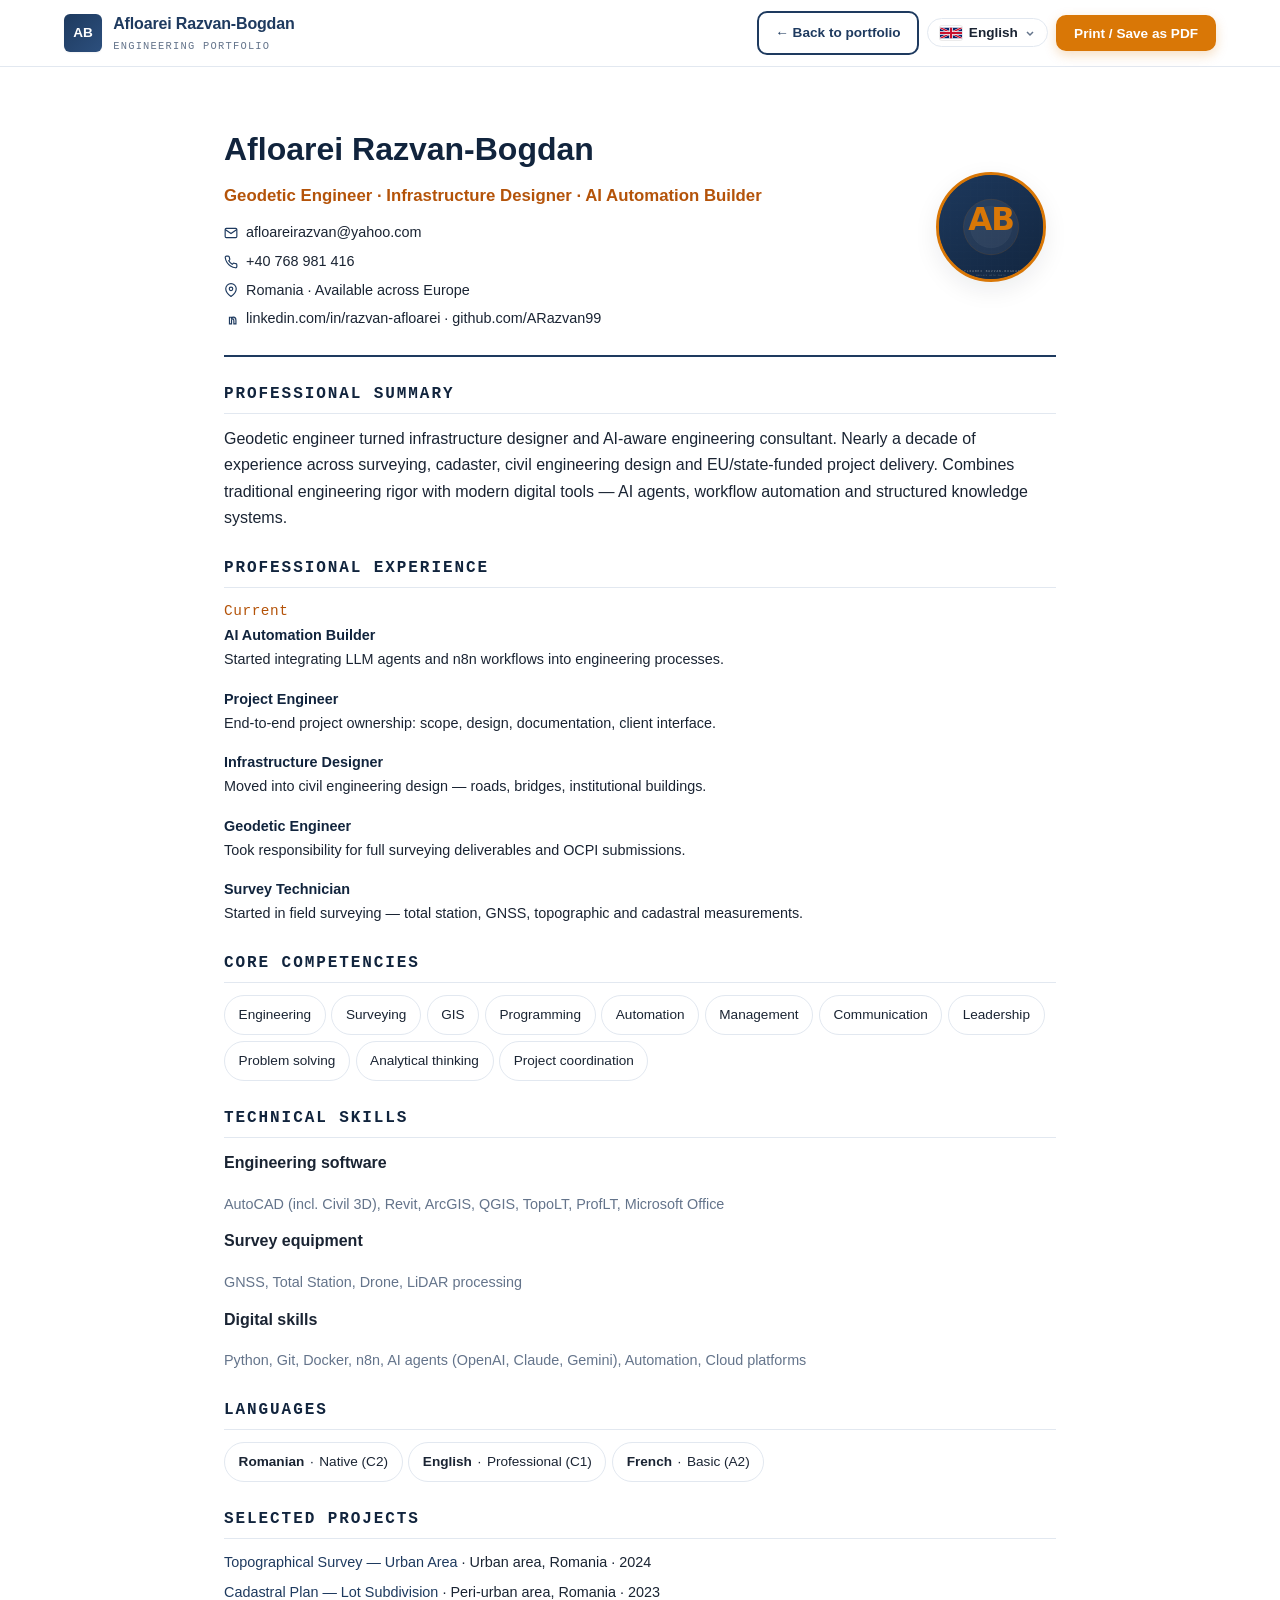
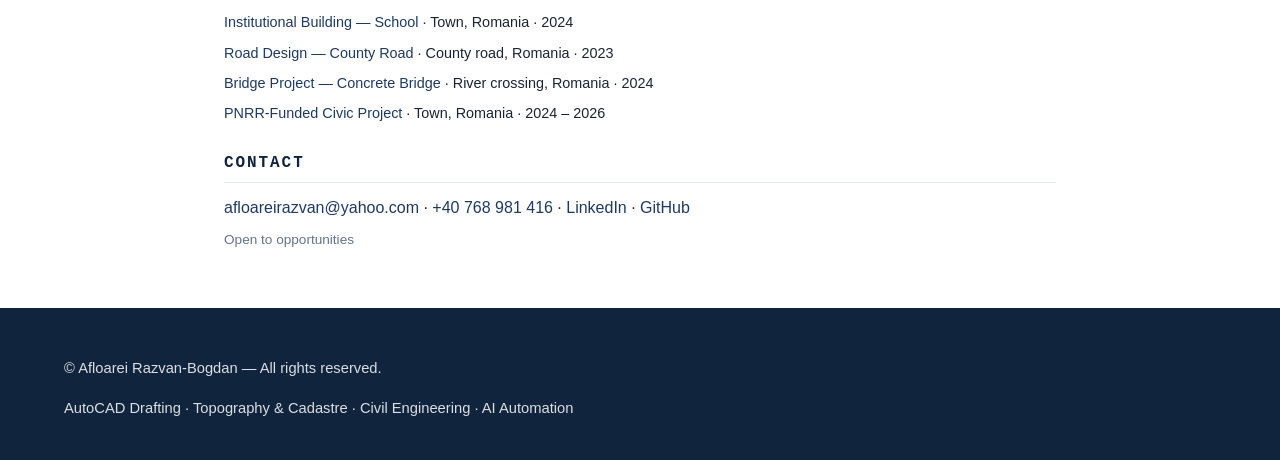
==== commit 14b168ca: "Add CV translations (EN/RO/FR/DE) + lang dropdown on cv.html" ====
--- a/cv.html
+++ b/cv.html
@@ -67,6 +67,19 @@
     </a>
     <div class="nav-actions">
       <a class="btn btn-outline btn-sm no-print" href="index.html" data-i18n="cv.back">← Back to portfolio</a>
+      <div class="lang-dropdown no-print">
+        <button id="lang-toggle" class="lang-toggle" type="button" aria-haspopup="listbox" aria-expanded="false" aria-label="Language">
+          <span class="lang-flag" aria-hidden="true"><object type="image/svg+xml" data="assets/flags/gb.svg" style="width:100%;height:100%;pointer-events:none"></object></span>
+          <span class="lang-current">English</span>
+          <svg class="lang-chevron" viewBox="0 0 10 10" fill="none" stroke="currentColor" stroke-width="1.5" aria-hidden="true"><path d="M2 4 L5 7 L8 4"/></svg>
+        </button>
+        <ul class="lang-menu" role="listbox" aria-label="Select language">
+          <li role="option" data-lang="en" tabindex="0"><span class="lang-flag"><object type="image/svg+xml" data="assets/flags/gb.svg" style="width:100%;height:100%;pointer-events:none"></object></span><span>English</span></li>
+          <li role="option" data-lang="ro" tabindex="0"><span class="lang-flag"><object type="image/svg+xml" data="assets/flags/ro.svg" style="width:100%;height:100%;pointer-events:none"></object></span><span>Română</span></li>
+          <li role="option" data-lang="fr" tabindex="0"><span class="lang-flag"><object type="image/svg+xml" data="assets/flags/fr.svg" style="width:100%;height:100%;pointer-events:none"></object></span><span>Français</span></li>
+          <li role="option" data-lang="de" tabindex="0"><span class="lang-flag"><object type="image/svg+xml" data="assets/flags/de.svg" style="width:100%;height:100%;pointer-events:none"></object></span><span>Deutsch</span></li>
+        </ul>
+      </div>
       <button id="print-btn" class="btn btn-primary btn-sm no-print" onclick="window.print()" data-i18n="cv.print">Print / Save as PDF</button>
     </div>
   </div>
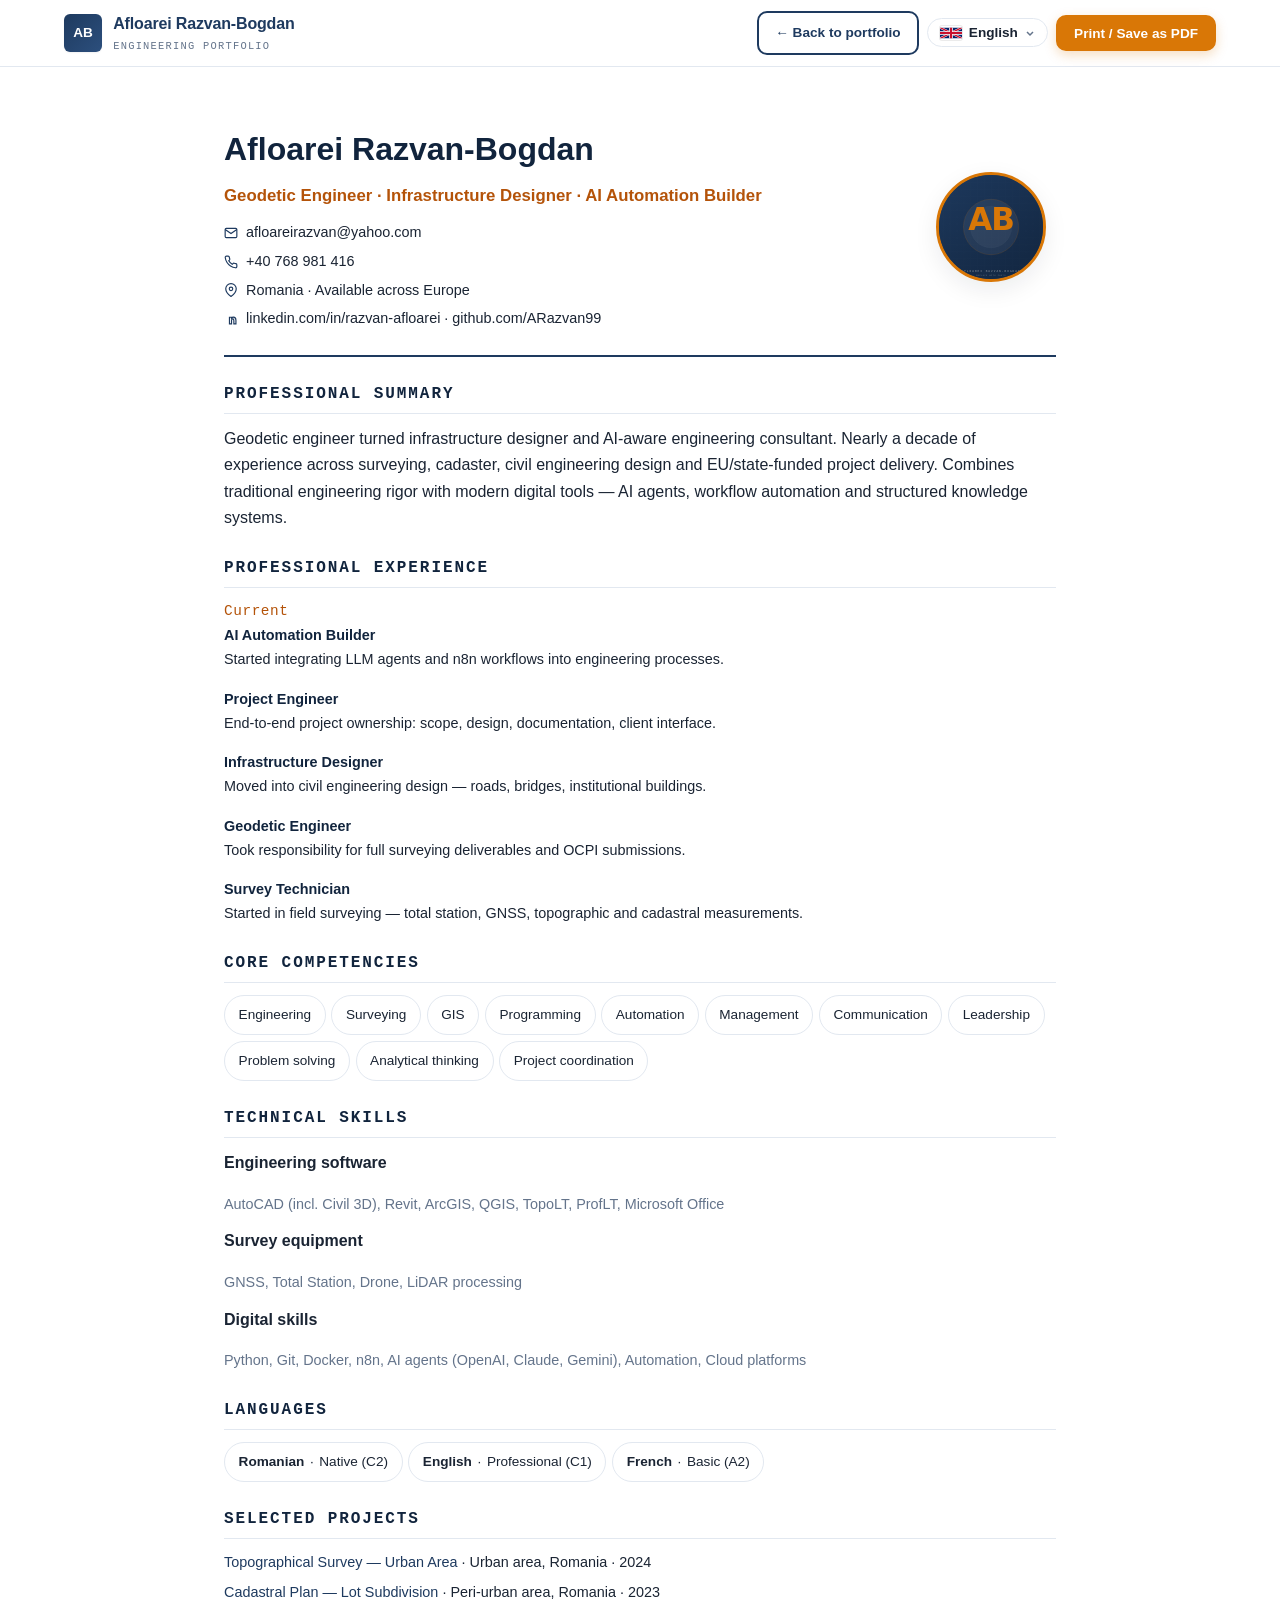
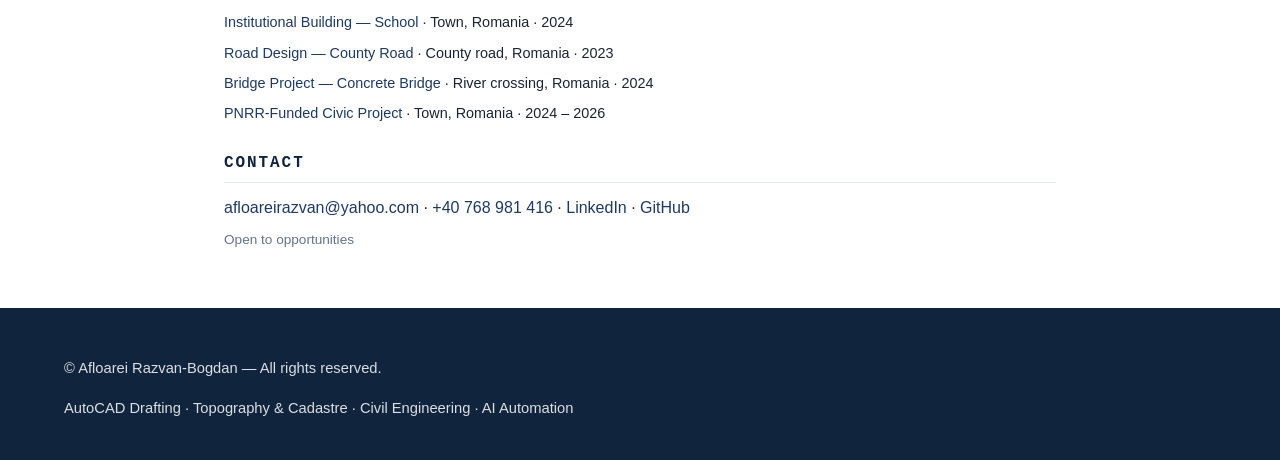
==== commit 7ce48361: "Fix visibility: content visible by default; reveal animation gated by js-reveal class. Replace <obje" ====
--- a/cv.html
+++ b/cv.html
@@ -9,6 +9,7 @@
 <meta name="description" content="CV — Afloarei Razvan-Bogdan. Geodetic Engineer · Infrastructure Designer · AI Automation Builder. Romania · Available across Europe.">
 <link rel="canonical" href="https://ARazvan99.github.io/cv.html">
 <link rel="icon" type="image/svg+xml" href="data:image/svg+xml;utf8,<svg xmlns='http://www.w3.org/2000/svg' viewBox='0 0 64 64'><rect width='64' height='64' rx='12' fill='%231e3a5f'/><path d='M16 46V18l16 10 16-10v28' fill='none' stroke='%23d97706' stroke-width='4' stroke-linejoin='round'/></svg>">
+<script>document.documentElement.classList.add('js-reveal');</script>
 <link rel="stylesheet" href="style.css">
 <style>
   .cv-page { background: var(--c-surface); }
@@ -69,15 +70,15 @@
       <a class="btn btn-outline btn-sm no-print" href="index.html" data-i18n="cv.back">← Back to portfolio</a>
       <div class="lang-dropdown no-print">
         <button id="lang-toggle" class="lang-toggle" type="button" aria-haspopup="listbox" aria-expanded="false" aria-label="Language">
-          <span class="lang-flag" aria-hidden="true"><object type="image/svg+xml" data="assets/flags/gb.svg" style="width:100%;height:100%;pointer-events:none"></object></span>
+          <span class="lang-flag" aria-hidden="true"><img src="assets/flags/gb.svg" alt="" loading="eager" decoding="async" width="22" height="14"></span>
           <span class="lang-current">English</span>
           <svg class="lang-chevron" viewBox="0 0 10 10" fill="none" stroke="currentColor" stroke-width="1.5" aria-hidden="true"><path d="M2 4 L5 7 L8 4"/></svg>
         </button>
         <ul class="lang-menu" role="listbox" aria-label="Select language">
-          <li role="option" data-lang="en" tabindex="0"><span class="lang-flag"><object type="image/svg+xml" data="assets/flags/gb.svg" style="width:100%;height:100%;pointer-events:none"></object></span><span>English</span></li>
-          <li role="option" data-lang="ro" tabindex="0"><span class="lang-flag"><object type="image/svg+xml" data="assets/flags/ro.svg" style="width:100%;height:100%;pointer-events:none"></object></span><span>Română</span></li>
-          <li role="option" data-lang="fr" tabindex="0"><span class="lang-flag"><object type="image/svg+xml" data="assets/flags/fr.svg" style="width:100%;height:100%;pointer-events:none"></object></span><span>Français</span></li>
-          <li role="option" data-lang="de" tabindex="0"><span class="lang-flag"><object type="image/svg+xml" data="assets/flags/de.svg" style="width:100%;height:100%;pointer-events:none"></object></span><span>Deutsch</span></li>
+          <li role="option" data-lang="en" tabindex="0"><span class="lang-flag"><img src="assets/flags/gb.svg" alt="" loading="lazy" decoding="async" width="22" height="14"></span><span>English</span></li>
+          <li role="option" data-lang="ro" tabindex="0"><span class="lang-flag"><img src="assets/flags/ro.svg" alt="" loading="lazy" decoding="async" width="22" height="14"></span><span>Română</span></li>
+          <li role="option" data-lang="fr" tabindex="0"><span class="lang-flag"><img src="assets/flags/fr.svg" alt="" loading="lazy" decoding="async" width="22" height="14"></span><span>Français</span></li>
+          <li role="option" data-lang="de" tabindex="0"><span class="lang-flag"><img src="assets/flags/de.svg" alt="" loading="lazy" decoding="async" width="22" height="14"></span><span>Deutsch</span></li>
         </ul>
       </div>
       <button id="print-btn" class="btn btn-primary btn-sm no-print" onclick="window.print()" data-i18n="cv.print">Print / Save as PDF</button>
--- a/style.css
+++ b/style.css
@@ -278,8 +278,9 @@
   display: inline-block;
   box-shadow: 0 0 0 1px rgba(0,0,0,.08);
   flex-shrink: 0;
-}
-.lang-flag svg { width: 100%; height: 100%; display: block; }
+  background: #fff;
+}
+.lang-flag svg, .lang-flag img { width: 100%; height: 100%; display: block; }
 .lang-chevron {
   width: 10px; height: 10px;
   transition: transform var(--t-fast) var(--ease);
@@ -998,7 +999,7 @@
   overflow: hidden;
   box-shadow: 0 0 0 1px rgba(0,0,0,.08);
 }
-.lang-card .flag svg { width: 100%; height: 100%; display: block; }
+.lang-card .flag svg, .lang-card .flag img { width: 100%; height: 100%; display: block; }
 .lang-card h3 {
   margin: 0 0 .25rem;
   font-size: 1.1rem;
@@ -1613,15 +1614,25 @@
 }
 .project-nav .next { text-align: right; align-items: flex-end; }
 
-/* ---------- Scroll reveal ---------- */
+/* ---------- Scroll reveal ----------
+   Default state: visible (so content shows even if JS fails / is slow).
+   The .js-reveal class is added to <html> by an early script; only then
+   do .reveal elements start hidden and animate in via IntersectionObserver. */
 .reveal {
-  opacity: 0;
-  transform: translateY(20px);
-  transition: opacity .7s var(--ease), transform .7s var(--ease);
-}
-.reveal.is-visible {
   opacity: 1;
-  transform: translateY(0);
+  transform: none;
+}
+@media (prefers-reduced-motion: no-preference) {
+  html.js-reveal .reveal {
+    opacity: 0;
+    transform: translateY(16px);
+    transition: opacity .55s var(--ease), transform .55s var(--ease);
+    will-change: opacity, transform;
+  }
+  html.js-reveal .reveal.is-visible {
+    opacity: 1;
+    transform: translateY(0);
+  }
 }
 
 /* ---------- Print (for cv.html) ---------- */
